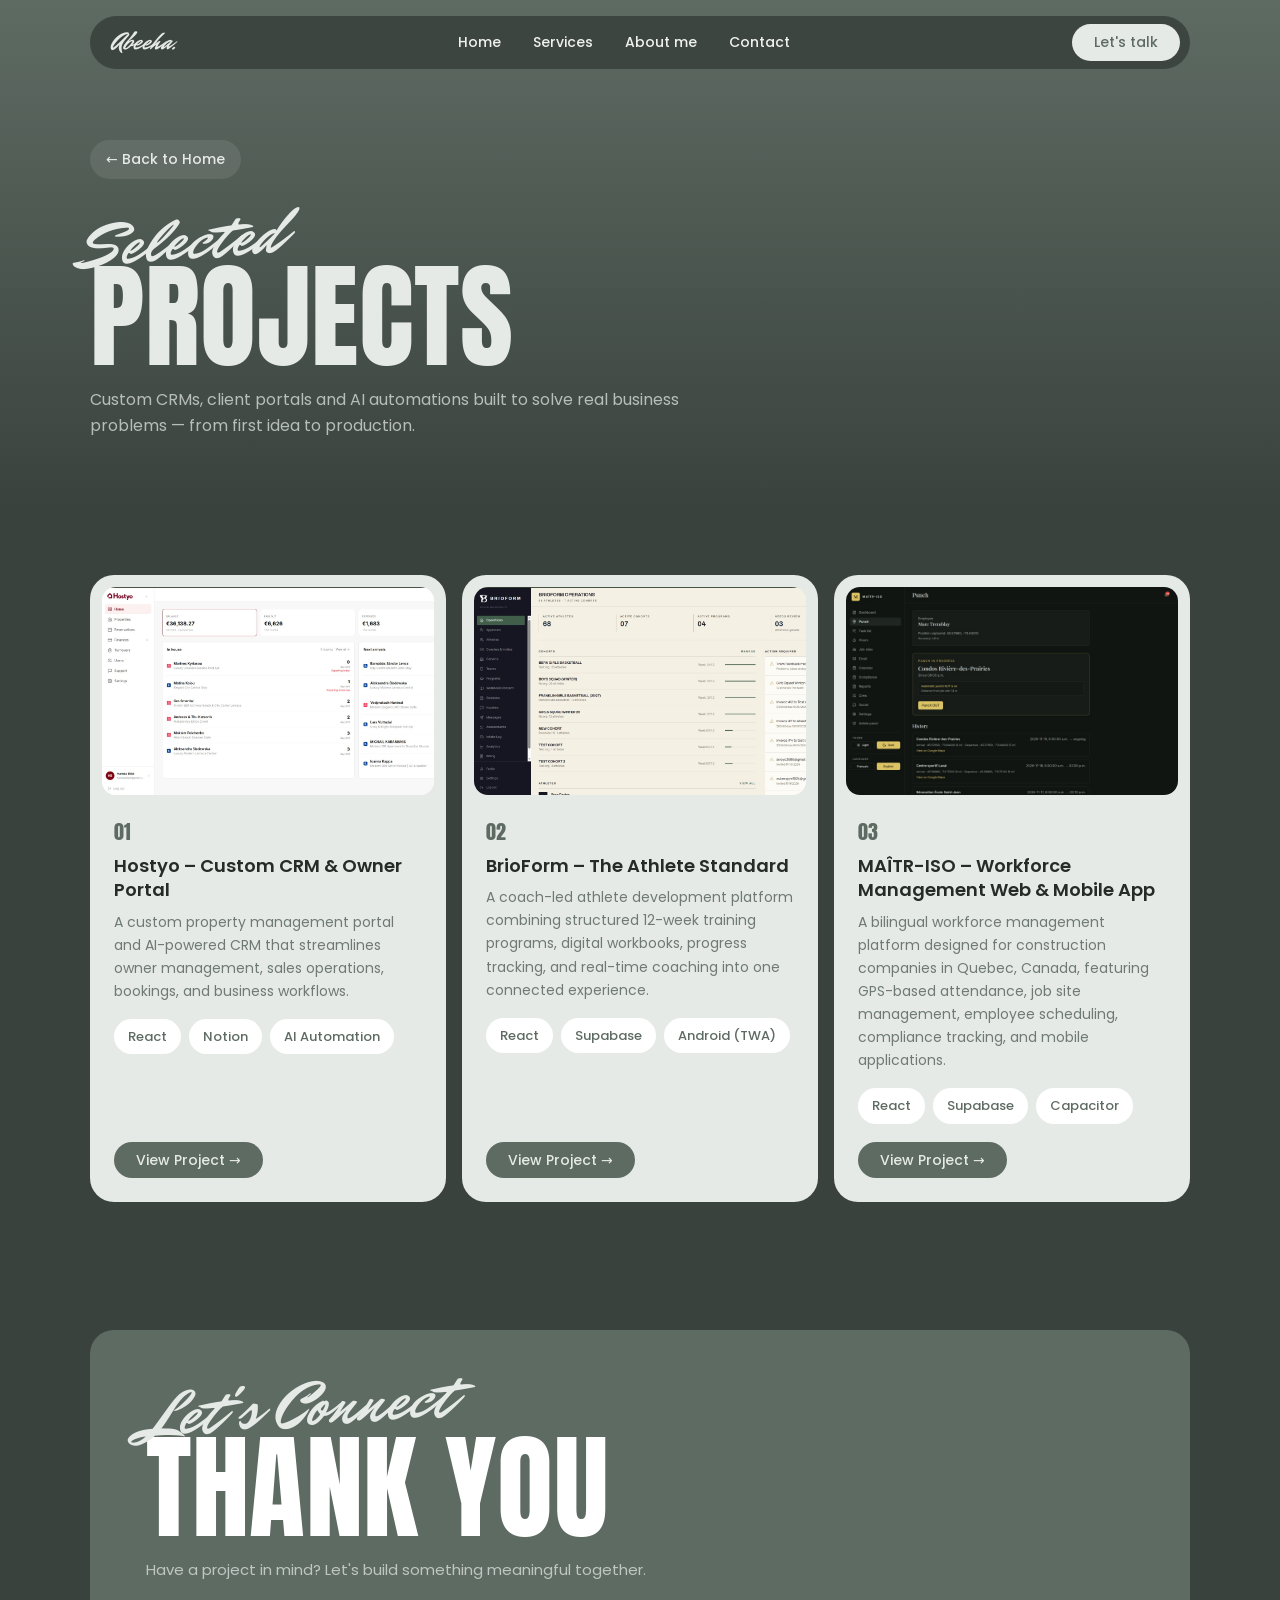
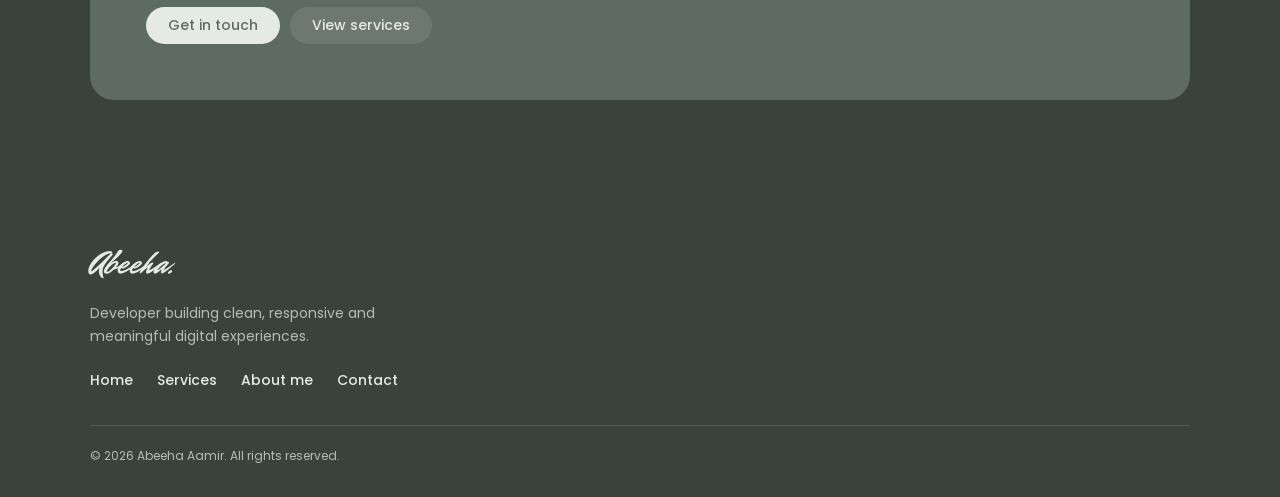
==== projects/index.html @ 903b2c82 "Complete Abeeha Aamir Developer Portfolio with Three Projects - Rebrand the Framer template to Abeeh" ====
<!doctype html>
<html lang="en">
<head>
  <meta charset="utf-8">
  <meta name="viewport" content="width=device-width, initial-scale=1">
  <title>Projects — Custom CRM, AI Automation &amp; Web Apps | Abeeha Aamir</title>
  <meta name="description" content="Selected projects by Abeeha Aamir, AI Automation and Full Stack Developer: custom CRMs, client portals and AI-powered business automation.">
  <meta name="author" content="Abeeha Aamir">
  <meta property="og:type" content="website">
  <meta property="og:title" content="Projects | Abeeha Aamir">
  <meta property="og:description" content="Custom CRMs, client portals and AI-powered business automation.">
  <meta property="og:image" content="../assets/images/projects/hostyo/hostyo-owner-portal-dashboard.png">
  <link rel="icon" href="../assets/images/favicon.png">
  <link rel="preconnect" href="https://fonts.googleapis.com">
  <link rel="preconnect" href="https://fonts.gstatic.com" crossorigin>
  <link rel="stylesheet" href="https://fonts.googleapis.com/css2?family=Anton&family=Mr+Dafoe&family=Poppins:wght@400;500;600&display=swap">
  <link rel="stylesheet" href="../assets/projects.css">
  <script>document.documentElement.classList.add("js");</script>
</head>
<body>
  <a class="sr-only" href="#main">Skip to content</a>

  <header class="site-nav">
    <div class="site-nav__bar">
      <a class="site-nav__logo" href="../index.html" aria-label="Abeeha Aamir — home">Abeeha.</a>
      <nav aria-label="Main">
        <ul class="site-nav__links">
          <li><a href="../index.html">Home</a></li>
          <li><a href="../services.html">Services</a></li>
          <li><a href="../about.html">About me</a></li>
          <li><a href="../contact.html">Contact</a></li>
        </ul>
      </nav>
      <a class="btn btn--light" href="../contact.html">Let's talk</a>
      <button class="site-nav__toggle" type="button" aria-expanded="false" aria-controls="mobile-menu" aria-label="Open menu">
        <svg viewBox="0 0 24 24" fill="none" stroke="currentColor" stroke-width="2" stroke-linecap="round" aria-hidden="true"><path d="M5 9h14M5 15h14"/></svg>
      </button>
    </div>
    <div class="site-nav__menu" id="mobile-menu">
      <ul>
        <li><a href="../index.html">Home</a></li>
        <li><a href="../services.html">Services</a></li>
        <li><a href="../about.html">About me</a></li>
        <li><a href="../contact.html">Contact</a></li>
      </ul>
    </div>
  </header>

  <main id="main">
    <section class="hero">
      <div class="container">
        <a class="back-link" href="../index.html">← Back to Home</a>
        <h1 class="display">
          <span class="display__script">Selected</span>
          <span class="display__main">Projects</span>
        </h1>
        <p class="hero__lead">Custom CRMs, client portals and AI automations built to solve real business problems — from first idea to production.</p>
      </div>
    </section>

    <section class="section section--tight" aria-label="Project list">
      <div class="container">
        <div class="projects-grid">
          <article class="project-card reveal">
            <div class="project-card__media">
              <img src="../assets/images/projects/hostyo/hostyo-owner-portal-dashboard.png" width="1600" height="726"
                   alt="Hostyo Owner Portal dashboard with balance, payouts, expenses and upcoming guest arrivals">
            </div>
            <div class="project-card__body">
              <span class="project-card__num">01</span>
              <h2><a href="hostyo-custom-crm-owner-portal/">Hostyo – Custom CRM &amp; Owner Portal</a></h2>
              <p>A custom property management portal and AI-powered CRM that streamlines owner management, sales operations, bookings, and business workflows.</p>
              <ul class="chips" aria-label="Technologies">
                <li>React</li>
                <li>Notion</li>
                <li>AI Automation</li>
              </ul>
              <a class="btn btn--dark project-card__cta" href="hostyo-custom-crm-owner-portal/" aria-label="View project: Hostyo – Custom CRM &amp; Owner Portal">View Project →</a>
            </div>
          </article>

          <article class="project-card reveal">
            <div class="project-card__media">
              <img src="../assets/images/projects/brioform/brioform-admin-operations-dashboard.png" width="1600" height="726"
                   alt="BrioForm admin operations dashboard with active athletes, cohorts and program progress">
            </div>
            <div class="project-card__body">
              <span class="project-card__num">02</span>
              <h2><a href="brioform-athlete-development-platform/">BrioForm – The Athlete Standard</a></h2>
              <p>A coach-led athlete development platform combining structured 12-week training programs, digital workbooks, progress tracking, and real-time coaching into one connected experience.</p>
              <ul class="chips" aria-label="Technologies">
                <li>React</li>
                <li>Supabase</li>
                <li>Android (TWA)</li>
              </ul>
              <a class="btn btn--dark project-card__cta" href="brioform-athlete-development-platform/" aria-label="View project: BrioForm – The Athlete Standard">View Project →</a>
            </div>
          </article>

          <article class="project-card reveal">
            <div class="project-card__media">
              <img src="../assets/images/projects/maitr-iso/maitr-iso-gps-punch-in.png" width="1600" height="1000"
                   alt="MAÎTR-ISO GPS punch screen with an active punch at a construction job site">
            </div>
            <div class="project-card__body">
              <span class="project-card__num">03</span>
              <h2><a href="maitr-iso-workforce-management-app/">MAÎTR-ISO – Workforce Management Web &amp; Mobile App</a></h2>
              <p>A bilingual workforce management platform designed for construction companies in Quebec, Canada, featuring GPS-based attendance, job site management, employee scheduling, compliance tracking, and mobile applications.</p>
              <ul class="chips" aria-label="Technologies">
                <li>React</li>
                <li>Supabase</li>
                <li>Capacitor</li>
              </ul>
              <a class="btn btn--dark project-card__cta" href="maitr-iso-workforce-management-app/" aria-label="View project: MAÎTR-ISO – Workforce Management Web &amp; Mobile App">View Project →</a>
            </div>
          </article>
          <!-- To add a project: copy a card above and fill it in. -->
        </div>
      </div>
    </section>

    <section class="section section--tight">
      <div class="container">
        <div class="cta reveal">
          <h2 class="display">
            <span class="display__script">Let's Connect</span>
            <span class="display__main">Thank You</span>
          </h2>
          <p>Have a project in mind? Let's build something meaningful together.</p>
          <div class="cta__actions">
            <a class="btn btn--light" href="../contact.html">Get in touch</a>
            <a class="btn btn--ghost" href="../services.html">View services</a>
          </div>
        </div>
      </div>
    </section>
  </main>

  <footer class="site-footer">
    <div class="container">
      <a class="site-footer__logo" href="../index.html">Abeeha.</a>
      <p>Developer building clean, responsive and meaningful digital experiences.</p>
      <nav aria-label="Footer">
        <ul>
          <li><a href="../index.html">Home</a></li>
          <li><a href="../services.html">Services</a></li>
          <li><a href="../about.html">About me</a></li>
          <li><a href="../contact.html">Contact</a></li>
        </ul>
      </nav>
      <div class="site-footer__bottom">
        <span>© 2026 Abeeha Aamir. All rights reserved.</span>
      </div>
    </div>
  </footer>

  <button class="to-top" type="button" aria-label="Back to top">↑</button>
  <script src="../assets/projects.js"></script>
</body>
</html>
---- assets/projects.css ----
/*
 * Styles for the static project pages (/projects/ and case studies).
 * Mirrors the Framer template's look: ash-grey palette, Anton display
 * headings with a Mr Dafoe script accent, Poppins body text, pill nav.
 */
:root {
  --ash-900: #262b28;
  --ash-800: #2f3532;
  --ash-700: #3a423d;   /* page background */
  --ash-600: #5e6b63;   /* primary ash */
  --ash-500: #6f7a73;
  --ash-300: #b2beb5;   /* ash grey */
  --ash-200: #cfd6d1;
  --ash-100: #e6eae7;   /* light card */
  --white: #ffffff;
  --text-on-dark: rgba(230, 234, 231, 0.72);
  --radius-lg: 24px;
  --radius-md: 14px;
  --container: 1100px;
  --font-body: "Poppins", system-ui, -apple-system, "Segoe UI", sans-serif;
  --font-display: "Anton", Impact, "Arial Narrow", sans-serif;
  --font-script: "Mr Dafoe", "Segoe Script", cursive;
}

*, *::before, *::after { box-sizing: border-box; }
html { scroll-behavior: smooth; -webkit-text-size-adjust: 100%; }
body {
  margin: 0;
  background: var(--ash-700);
  color: var(--ash-100);
  font-family: var(--font-body);
  font-size: 15px;
  line-height: 1.65;
  -webkit-font-smoothing: antialiased;
}
img { max-width: 100%; display: block; }
a { color: inherit; }
.container { width: min(var(--container), 100% - 32px); margin-inline: auto; }
.sr-only {
  position: absolute; width: 1px; height: 1px; padding: 0; margin: -1px;
  overflow: hidden; clip: rect(0 0 0 0); white-space: nowrap; border: 0;
}
:focus-visible { outline: 2px solid var(--ash-300); outline-offset: 3px; }

/* ---------- Navigation (pill, like the template) ---------- */
.site-nav {
  position: fixed; top: 16px; left: 0; right: 0; z-index: 50;
}
.site-nav__bar {
  width: min(var(--container), 100% - 32px); margin-inline: auto;
  display: flex; align-items: center; justify-content: space-between; gap: 16px;
  padding: 8px 10px 8px 22px;
  background: rgba(58, 66, 61, 0.9);
  backdrop-filter: blur(10px); -webkit-backdrop-filter: blur(10px);
  border-radius: 999px;
}
.site-nav__logo {
  font-family: var(--font-script); font-size: 26px; line-height: 1;
  color: var(--ash-100); text-decoration: none;
}
.site-nav__links { display: flex; gap: 32px; list-style: none; margin: 0; padding: 0; }
.site-nav__links a {
  font-weight: 500; font-size: 14px; color: var(--white); text-decoration: none;
  opacity: 0.92; transition: opacity 0.2s;
}
.site-nav__links a:hover, .site-nav__links a[aria-current="page"] { opacity: 1; text-decoration: underline; text-underline-offset: 6px; }
.btn {
  display: inline-flex; align-items: center; gap: 8px;
  padding: 10px 22px; border-radius: 999px; border: 0;
  font: 500 14px/1.2 var(--font-body); text-decoration: none; cursor: pointer;
  transition: transform 0.25s ease, background-color 0.25s ease, color 0.25s ease;
}
.btn:hover { transform: translateY(-2px); }
.btn--light { background: var(--ash-100); color: var(--ash-600); }
.btn--light:hover { background: var(--white); }
.btn--dark { background: var(--ash-600); color: var(--ash-100); }
.btn--dark:hover { background: var(--ash-700); }
.btn--ghost { background: rgba(230, 234, 231, 0.1); color: var(--ash-100); }
.btn--ghost:hover { background: rgba(230, 234, 231, 0.18); }
.site-nav__toggle {
  display: none; width: 40px; height: 40px; border-radius: 50%; border: 0;
  background: var(--ash-100); color: var(--ash-600); cursor: pointer;
  align-items: center; justify-content: center;
}
.site-nav__toggle svg { width: 18px; height: 18px; }
.site-nav__menu {
  display: none; width: min(var(--container), 100% - 32px); margin: 8px auto 0;
  background: rgba(58, 66, 61, 0.97); border-radius: var(--radius-lg); padding: 16px 22px;
}
.site-nav__menu ul { list-style: none; margin: 0; padding: 0; display: grid; gap: 4px; }
.site-nav__menu a { display: block; padding: 10px 0; color: var(--white); text-decoration: none; font-weight: 500; }
.site-nav.is-open .site-nav__menu { display: block; }

/* ---------- Display headings (script word over Anton caps) ---------- */
.display {
  margin: 0; font-weight: 400; line-height: 0.9; text-transform: uppercase;
  display: flex; flex-direction: column; align-items: flex-start;
}
.display__script {
  font-family: var(--font-script); text-transform: none;
  font-size: clamp(34px, 5vw, 64px); line-height: 1;
  margin-bottom: -0.22em; margin-left: -0.06em; position: relative; z-index: 1;
  transform: rotate(-4deg); transform-origin: left bottom;
}
.display__main {
  font-family: var(--font-display); letter-spacing: 0.005em;
  font-size: clamp(48px, 9vw, 120px);
}
.display--center { align-items: center; text-align: center; }
/* Titles with accented capitals (e.g. MAÎTR-ISO): keep the accent clear of the script word */
.display--roomy .display__script { margin-bottom: 0.02em; }
.display--roomy .display__main { line-height: 1.02; }
.display--on-light { color: var(--ash-600); }
.display--on-light .display__script { color: var(--ash-900); }

/* ---------- Hero ---------- */
.hero {
  background: linear-gradient(180deg, var(--ash-600) 0%, var(--ash-700) 100%);
  padding: 140px 0 72px;
}
.back-link {
  display: inline-flex; align-items: center; gap: 8px; margin-bottom: 36px;
  color: var(--ash-100); text-decoration: none; font-size: 14px; font-weight: 500;
  padding: 8px 16px; border-radius: 999px; background: rgba(230, 234, 231, 0.1);
  transition: background-color 0.2s;
}
.back-link:hover { background: rgba(230, 234, 231, 0.2); }
.breadcrumb { font-size: 13px; color: var(--text-on-dark); margin: 0 0 12px; }
.breadcrumb ol { list-style: none; padding: 0; margin: 0; display: flex; flex-wrap: wrap; gap: 6px; }
.breadcrumb li + li::before { content: "/"; margin-right: 6px; opacity: 0.6; }
.breadcrumb a { text-decoration: none; }
.breadcrumb a:hover { text-decoration: underline; }
.hero__subtitle {
  font: 600 clamp(18px, 2.2vw, 26px)/1.3 var(--font-body);
  color: var(--white); margin: 18px 0 0; text-transform: none;
}
.hero__lead { max-width: 640px; color: var(--text-on-dark); font-size: 16px; margin: 18px 0 0; }
.hero__actions { display: flex; flex-wrap: wrap; gap: 10px; margin-top: 28px; }

.facts {
  display: grid; grid-template-columns: repeat(5, 1fr); gap: 12px;
  margin: 48px 0 0; padding: 0;
}
.facts div { background: rgba(230, 234, 231, 0.08); border-radius: var(--radius-md); padding: 16px 18px; }
.facts dt { font-size: 11px; letter-spacing: 0.12em; text-transform: uppercase; color: var(--ash-300); }
.facts dd { margin: 4px 0 0; font-weight: 600; color: var(--white); font-size: 14px; line-height: 1.4; }

.hero__shot {
  margin: 40px 0 0; border-radius: var(--radius-lg); overflow: hidden;
  background: var(--ash-100); padding: 12px;
  box-shadow: 0 30px 80px rgba(0, 0, 0, 0.25);
}
.hero__shot img { border-radius: var(--radius-md); width: 100%; height: auto; }

/* ---------- Sections ---------- */
.section { padding: 96px 0; }
.section--tight { padding: 64px 0; }
.card {
  background: var(--ash-100); color: var(--ash-900);
  border-radius: var(--radius-lg); padding: clamp(24px, 4vw, 48px);
}
.section-head { display: grid; grid-template-columns: 1fr 1fr; gap: 32px; align-items: end; margin-bottom: 40px; }
.section-head p { margin: 0; color: var(--text-on-dark); max-width: 460px; }
.card .section-head p { color: var(--ash-500); }

.eyebrow-num {
  font-family: var(--font-display); font-size: 22px; color: var(--ash-300);
  letter-spacing: 0.02em; margin: 0 0 6px;
}
.card .eyebrow-num { color: var(--ash-600); }

/* ---------- Gallery ---------- */
.gallery { display: grid; grid-template-columns: repeat(2, 1fr); gap: 16px; }
.gallery__group-title {
  grid-column: 1 / -1; margin: 18px 0 0; font-size: 13px; letter-spacing: 0.14em;
  text-transform: uppercase; color: var(--ash-500); font-weight: 600;
}
.gallery__group-title:first-child { margin-top: 0; }
.shot { margin: 0; }
.shot__btn {
  display: block; width: 100%; padding: 8px; border: 0; cursor: zoom-in;
  background: var(--white); border-radius: var(--radius-md);
  box-shadow: 0 1px 0 rgba(38, 43, 40, 0.06);
  transition: transform 0.3s ease, box-shadow 0.3s ease;
}
.shot__btn:hover { transform: translateY(-4px); box-shadow: 0 18px 40px rgba(38, 43, 40, 0.18); }
.shot__btn img { width: 100%; height: auto; border-radius: 8px; aspect-ratio: 1600 / 726; object-fit: cover; }
.shot figcaption { padding: 12px 4px 0; font-size: 13px; color: var(--ash-500); }
.shot figcaption strong { display: block; color: var(--ash-900); font-size: 14px; font-weight: 600; }

/* ---------- Story blocks (Challenge / Built / CRM) ---------- */
.story { display: grid; grid-template-columns: 0.9fr 1.1fr; gap: clamp(24px, 5vw, 72px); }
.story + .story { margin-top: 72px; padding-top: 72px; border-top: 1px solid rgba(230, 234, 231, 0.12); }
.story h2 {
  font-family: var(--font-display); font-weight: 400; text-transform: uppercase;
  font-size: clamp(36px, 5vw, 60px); line-height: 0.95; margin: 0; color: var(--white);
}
.story__body p { margin: 0 0 16px; color: var(--text-on-dark); font-size: 16px; }
.story__body h3 { font-size: 15px; font-weight: 600; color: var(--white); margin: 24px 0 12px; }
.features { list-style: none; margin: 0; padding: 0; display: grid; gap: 10px; }
.features li {
  position: relative; padding: 12px 16px 12px 44px;
  background: rgba(230, 234, 231, 0.06); border-radius: 12px;
  color: var(--ash-100); font-size: 14px;
}
.features li::before {
  content: ""; position: absolute; left: 16px; top: 50%; width: 16px; height: 16px; margin-top: -8px;
  border-radius: 50%; background: var(--ash-300)
    url("data:image/svg+xml,%3Csvg xmlns='http://www.w3.org/2000/svg' viewBox='0 0 16 16'%3E%3Cpath d='M4.5 8.2l2.2 2.2 4.8-4.8' fill='none' stroke='%233a423d' stroke-width='1.8' stroke-linecap='round' stroke-linejoin='round'/%3E%3C/svg%3E") center/12px no-repeat;
}
.features--two { grid-template-columns: 1fr 1fr; }

/* ---------- User roles (3 columns) ---------- */
.roles { display: grid; grid-template-columns: repeat(3, 1fr); gap: 12px; margin-top: 8px; }
.role { background: rgba(230, 234, 231, 0.06); border-radius: var(--radius-md); padding: 22px; }
.role h3 { margin: 0 0 4px; font-size: 17px; font-weight: 600; color: var(--white); }
.role__tag { display: block; font-size: 12px; letter-spacing: 0.12em; text-transform: uppercase; color: var(--ash-300); margin-bottom: 14px; }
.role .features li { padding: 10px 12px 10px 38px; font-size: 13.5px; }
.role .features li::before { left: 12px; }

/* ---------- Feature groups (inside a light card) ---------- */
.feature-groups { display: grid; grid-template-columns: repeat(2, 1fr); gap: 12px; }
.feature-group { background: var(--white); border-radius: var(--radius-md); padding: 22px 24px; }
.feature-group h3 { margin: 0 0 12px; font-size: 16px; font-weight: 600; color: var(--ash-900); display: flex; gap: 10px; align-items: baseline; }
.feature-group h3 span { font-family: var(--font-display); font-weight: 400; font-size: 18px; color: var(--ash-600); }
.feature-group ul { margin: 0; padding: 0; list-style: none; display: grid; gap: 6px; }
.feature-group li { position: relative; padding-left: 18px; font-size: 14px; color: var(--ash-500); }
.feature-group li::before { content: ""; position: absolute; left: 2px; top: 0.65em; width: 6px; height: 6px; border-radius: 50%; background: var(--ash-600); }

.stack--four { grid-template-columns: repeat(2, 1fr); }
.stack--three { grid-template-columns: repeat(3, 1fr); }
.roles--four { grid-template-columns: repeat(4, 1fr); }
.feature-groups--three { grid-template-columns: repeat(3, 1fr); }
/* Galleries of 1600×1000 app screenshots */
.gallery--16x10 .shot__btn img { aspect-ratio: 16 / 10; object-position: left top; }
.next-project { display: inline-flex; }

/* ---------- Results ---------- */
.stats { display: grid; grid-template-columns: repeat(4, 1fr); gap: 12px; margin: 0; }
.stat { background: var(--white); border-radius: var(--radius-md); padding: 22px; }
.stat dd { margin: 0; font-family: var(--font-display); font-size: clamp(40px, 5vw, 56px); line-height: 1; color: var(--ash-600); }
.stat dt { margin-top: 10px; font-size: 14px; font-weight: 600; color: var(--ash-900); }
.stat { display: flex; flex-direction: column-reverse; justify-content: flex-end; }
.results-intro { color: var(--ash-500); max-width: 620px; margin: 0 0 32px; font-size: 16px; }

.benefits { display: grid; grid-template-columns: repeat(4, 1fr); gap: 12px; }
.benefit { background: rgba(230, 234, 231, 0.06); border-radius: var(--radius-md); padding: 22px; }
.benefit__num { font-family: var(--font-display); font-size: 20px; color: var(--ash-300); }
.benefit h3 { margin: 10px 0 8px; font-size: 16px; font-weight: 600; color: var(--white); }
.benefit p { margin: 0; font-size: 14px; color: var(--text-on-dark); }

/* ---------- Tech stack ---------- */
.stack { display: grid; grid-template-columns: 1fr 1fr; gap: 16px; }
.stack__col { background: var(--white); border-radius: var(--radius-md); padding: 24px; }
.stack__col h3 { margin: 0 0 14px; font-size: 16px; font-weight: 600; color: var(--ash-900); }
.chips { list-style: none; margin: 0; padding: 0; display: flex; flex-wrap: wrap; gap: 8px; }
.chips li {
  padding: 7px 14px; border-radius: 999px; font-size: 13px; font-weight: 500;
  background: var(--ash-100); color: var(--ash-600);
}
.chips--dark li { background: rgba(230, 234, 231, 0.1); color: var(--ash-100); }

/* ---------- Projects listing ---------- */
.projects-grid { display: grid; grid-template-columns: repeat(3, 1fr); gap: 16px; }
.project-card {
  background: var(--ash-100); color: var(--ash-900); border-radius: var(--radius-lg);
  padding: 12px; display: flex; flex-direction: column;
  transition: transform 0.3s ease, box-shadow 0.3s ease;
}
.project-card:not(.project-card--soon):hover { transform: translateY(-6px); box-shadow: 0 24px 60px rgba(0, 0, 0, 0.25); }
.project-card__media { border-radius: var(--radius-md); overflow: hidden; background: var(--white); aspect-ratio: 16 / 10; }
.project-card__media img { width: 100%; height: 100%; object-fit: cover; object-position: left top; }
.project-card__body { padding: 20px 12px 12px; display: flex; flex-direction: column; flex: 1; }
.project-card__num { font-family: var(--font-display); font-size: 20px; color: var(--ash-600); }
.project-card h2 { font-size: 18px; font-weight: 600; margin: 6px 0 8px; line-height: 1.35; }
.project-card h2 a { text-decoration: none; }
.project-card h2 a::after { content: ""; position: absolute; inset: 0; } /* whole card clickable */
.project-card { position: relative; }
.project-card p { margin: 0 0 16px; font-size: 14px; color: var(--ash-500); }
.project-card .chips { margin-bottom: 18px; }
.project-card .chips li { background: var(--white); }
.project-card__cta { margin-top: auto; align-self: flex-start; position: relative; z-index: 1; }
.project-card--soon { background: rgba(230, 234, 231, 0.06); color: var(--ash-100); }
.project-card--soon .project-card__media {
  background: repeating-linear-gradient(135deg, rgba(230, 234, 231, 0.05) 0 12px, rgba(230, 234, 231, 0.09) 12px 24px);
  display: grid; place-items: center;
}
.project-card--soon .project-card__media span { font-family: var(--font-script); font-size: 40px; color: var(--ash-300); }
.project-card--soon .project-card__num { color: var(--ash-300); }
.project-card--soon p { color: var(--text-on-dark); }

/* ---------- CTA + footer ---------- */
.cta { background: var(--ash-600); border-radius: var(--radius-lg); padding: clamp(28px, 5vw, 56px); }
.cta p { color: var(--text-on-dark); margin: 18px 0 24px; max-width: 520px; }
.cta .display__main { color: var(--white); }
.cta__actions { display: flex; flex-wrap: wrap; gap: 10px; }
.site-footer { padding: 72px 0 32px; }
.site-footer__logo { font-family: var(--font-script); font-size: 34px; color: var(--ash-100); text-decoration: none; }
.site-footer p { color: var(--text-on-dark); max-width: 300px; font-size: 14px; margin: 10px 0 20px; }
.site-footer nav ul { list-style: none; display: flex; gap: 24px; padding: 0; margin: 0 0 32px; }
.site-footer nav a { text-decoration: none; font-size: 14px; font-weight: 500; }
.site-footer nav a:hover { text-decoration: underline; }
.site-footer__bottom {
  border-top: 1px solid rgba(230, 234, 231, 0.12); padding-top: 20px;
  display: flex; justify-content: space-between; gap: 12px; font-size: 12px; color: var(--text-on-dark);
}

.to-top {
  position: fixed; right: 24px; bottom: 24px; z-index: 40;
  width: 52px; height: 52px; border-radius: 50%; border: 0; cursor: pointer;
  background: var(--ash-100); color: var(--ash-600);
  display: grid; place-items: center; font-size: 22px;
  box-shadow: 0 8px 24px rgba(0, 0, 0, 0.2);
  opacity: 0; pointer-events: none; transform: translateY(12px);
  transition: opacity 0.3s, transform 0.3s;
}
.to-top.is-visible { opacity: 1; pointer-events: auto; transform: none; }

/* ---------- Lightbox ---------- */
.lightbox {
  border: 0; padding: 0; background: transparent; max-width: min(1400px, 96vw); width: 100%;
}
.lightbox::backdrop { background: rgba(20, 23, 21, 0.88); }
.lightbox img { width: 100%; height: auto; border-radius: var(--radius-md); }
.lightbox p { color: var(--ash-100); text-align: center; margin: 12px 0 0; font-size: 14px; }
.lightbox__close {
  position: absolute; top: 10px; right: 10px; width: 40px; height: 40px; border-radius: 50%;
  border: 0; background: var(--ash-100); color: var(--ash-700); font-size: 20px; cursor: pointer;
}

/* ---------- Reveal animation (like the template's fade-up) ---------- */
.js .reveal { opacity: 0; transform: translateY(24px); transition: opacity 0.7s ease, transform 0.7s cubic-bezier(.2,.7,.2,1); }
.js .reveal.is-in { opacity: 1; transform: none; }
@media (prefers-reduced-motion: reduce) {
  html { scroll-behavior: auto; }
  .js .reveal { opacity: 1; transform: none; transition: none; }
  .btn, .shot__btn, .project-card { transition: none; }
}

/* ---------- Responsive (template breakpoints: 1200 / 810) ---------- */
@media (max-width: 1199.98px) {
  .facts { grid-template-columns: repeat(3, 1fr); }
  .benefits { grid-template-columns: repeat(2, 1fr); }
  .projects-grid { grid-template-columns: repeat(2, 1fr); }
  .roles { grid-template-columns: 1fr; }
  .roles--four, .feature-groups--three, .stack--three { grid-template-columns: repeat(2, 1fr); }
}
@media (max-width: 809.98px) {
  body { font-size: 14px; }
  .site-nav__links, .site-nav__bar > .btn { display: none; }
  .site-nav__toggle { display: inline-flex; }
  .hero { padding-top: 112px; }
  .facts { grid-template-columns: 1fr 1fr; }
  .section { padding: 64px 0; }
  .section-head, .story, .stack { grid-template-columns: 1fr; }
  .section-head { gap: 16px; }
  .gallery, .features--two, .projects-grid, .benefits, .feature-groups, .stack--four,
  .roles--four, .feature-groups--three, .stack--three { grid-template-columns: 1fr; }
  .stats { grid-template-columns: 1fr 1fr; }
  .stat { padding: 18px 16px; }
  .stat dd { font-size: 34px; white-space: nowrap; }
  .hero__shot { padding: 6px; border-radius: var(--radius-md); }
  .story + .story { margin-top: 48px; padding-top: 48px; }
  .site-footer__bottom { flex-direction: column; }
  .to-top { right: 16px; bottom: 16px; width: 46px; height: 46px; }
}
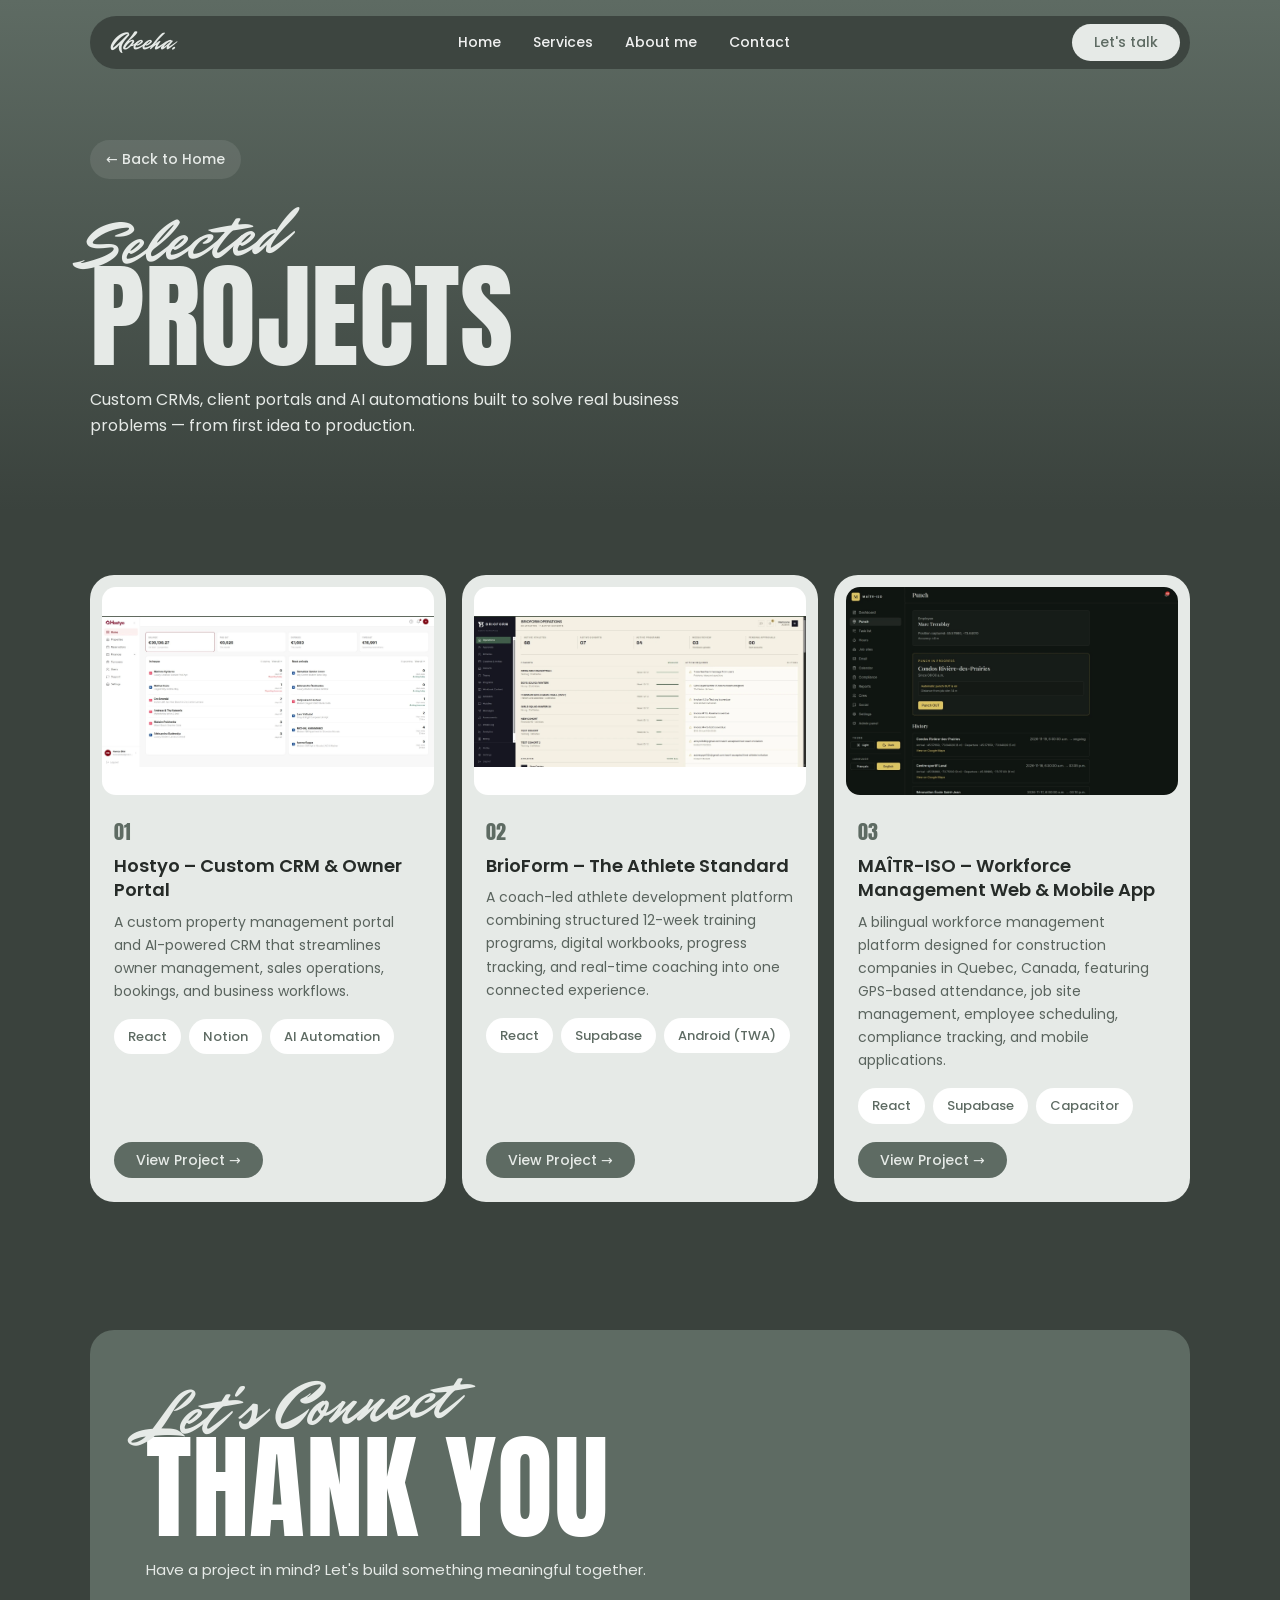
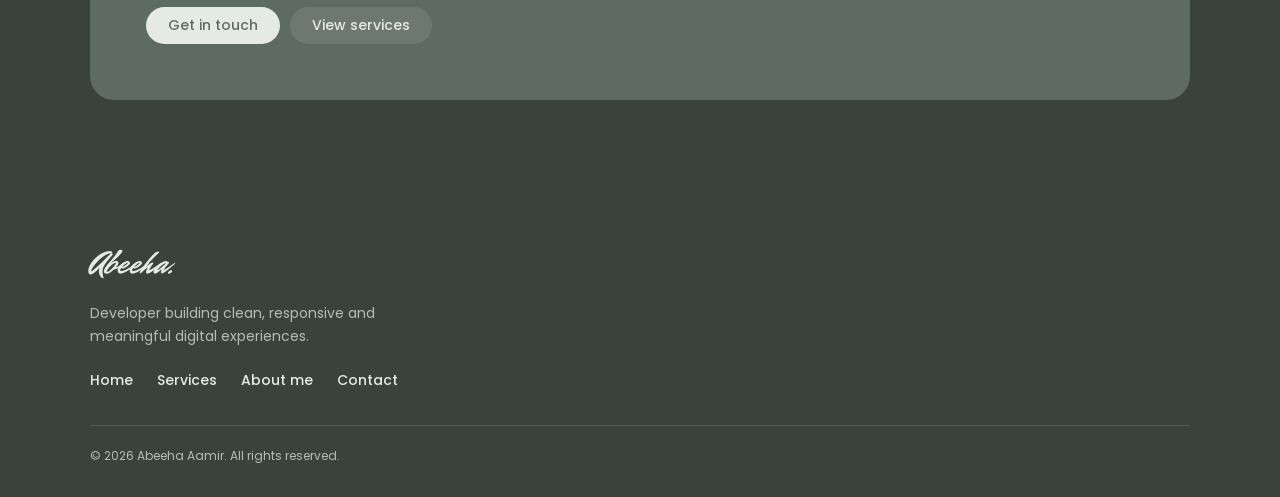
==== commit cbe2267f: "Improve portfolio links, accessibility, image performance and screenshot layout - Link template butt" ====
--- a/projects/index.html
+++ b/projects/index.html
@@ -63,7 +63,7 @@
         <div class="projects-grid">
           <article class="project-card reveal">
             <div class="project-card__media">
-              <img src="../assets/images/projects/hostyo/hostyo-owner-portal-dashboard.png" width="1600" height="726"
+              <img src="../assets/images/projects/hostyo/hostyo-owner-portal-dashboard.webp" width="1600" height="726"
                    alt="Hostyo Owner Portal dashboard with balance, payouts, expenses and upcoming guest arrivals">
             </div>
             <div class="project-card__body">
@@ -81,7 +81,7 @@
 
           <article class="project-card reveal">
             <div class="project-card__media">
-              <img src="../assets/images/projects/brioform/brioform-admin-operations-dashboard.png" width="1600" height="726"
+              <img src="../assets/images/projects/brioform/brioform-admin-operations-dashboard.webp" width="1600" height="726"
                    alt="BrioForm admin operations dashboard with active athletes, cohorts and program progress">
             </div>
             <div class="project-card__body">
@@ -99,7 +99,7 @@
 
           <article class="project-card reveal">
             <div class="project-card__media">
-              <img src="../assets/images/projects/maitr-iso/maitr-iso-gps-punch-in.png" width="1600" height="1000"
+              <img src="../assets/images/projects/maitr-iso/maitr-iso-gps-punch-in.webp" width="1600" height="1000"
                    alt="MAÎTR-ISO GPS punch screen with an active punch at a construction job site">
             </div>
             <div class="project-card__body">
--- a/assets/projects.css
+++ b/assets/projects.css
@@ -8,7 +8,7 @@
   --ash-800: #2f3532;
   --ash-700: #3a423d;   /* page background */
   --ash-600: #5e6b63;   /* primary ash */
-  --ash-500: #6f7a73;
+  --ash-500: #5a645e;   /* muted text on light cards: 5.0:1 on --ash-100 (WCAG AA) */
   --ash-300: #b2beb5;   /* ash grey */
   --ash-200: #cfd6d1;
   --ash-100: #e6eae7;   /* light card */
@@ -125,7 +125,7 @@
   transition: background-color 0.2s;
 }
 .back-link:hover { background: rgba(230, 234, 231, 0.2); }
-.breadcrumb { font-size: 13px; color: var(--text-on-dark); margin: 0 0 12px; }
+.breadcrumb { font-size: 13px; color: var(--ash-100); margin: 0 0 12px; }
 .breadcrumb ol { list-style: none; padding: 0; margin: 0; display: flex; flex-wrap: wrap; gap: 6px; }
 .breadcrumb li + li::before { content: "/"; margin-right: 6px; opacity: 0.6; }
 .breadcrumb a { text-decoration: none; }
@@ -134,7 +134,7 @@
   font: 600 clamp(18px, 2.2vw, 26px)/1.3 var(--font-body);
   color: var(--white); margin: 18px 0 0; text-transform: none;
 }
-.hero__lead { max-width: 640px; color: var(--text-on-dark); font-size: 16px; margin: 18px 0 0; }
+.hero__lead { max-width: 640px; color: var(--ash-100); font-size: 16px; margin: 18px 0 0; } /* hero gradient starts at --ash-600 */
 .hero__actions { display: flex; flex-wrap: wrap; gap: 10px; margin-top: 28px; }
 
 .facts {
@@ -142,7 +142,7 @@
   margin: 48px 0 0; padding: 0;
 }
 .facts div { background: rgba(230, 234, 231, 0.08); border-radius: var(--radius-md); padding: 16px 18px; }
-.facts dt { font-size: 11px; letter-spacing: 0.12em; text-transform: uppercase; color: var(--ash-300); }
+.facts dt { font-size: 11px; letter-spacing: 0.12em; text-transform: uppercase; color: var(--ash-100); opacity: 1; } /* AA on the lightest hero gradient stop */
 .facts dd { margin: 4px 0 0; font-weight: 600; color: var(--white); font-size: 14px; line-height: 1.4; }
 
 .hero__shot {
@@ -184,7 +184,7 @@
   transition: transform 0.3s ease, box-shadow 0.3s ease;
 }
 .shot__btn:hover { transform: translateY(-4px); box-shadow: 0 18px 40px rgba(38, 43, 40, 0.18); }
-.shot__btn img { width: 100%; height: auto; border-radius: 8px; aspect-ratio: 1600 / 726; object-fit: cover; }
+.shot__btn img { width: 100%; height: auto; border-radius: 8px; aspect-ratio: 1600 / 726; object-fit: contain; background: var(--white); }
 .shot figcaption { padding: 12px 4px 0; font-size: 13px; color: var(--ash-500); }
 .shot figcaption strong { display: block; color: var(--ash-900); font-size: 14px; font-weight: 600; }
 
@@ -232,7 +232,7 @@
 .roles--four { grid-template-columns: repeat(4, 1fr); }
 .feature-groups--three { grid-template-columns: repeat(3, 1fr); }
 /* Galleries of 1600×1000 app screenshots */
-.gallery--16x10 .shot__btn img { aspect-ratio: 16 / 10; object-position: left top; }
+.gallery--16x10 .shot__btn img { aspect-ratio: 16 / 10; object-position: center; }
 .next-project { display: inline-flex; }
 
 /* ---------- Results ---------- */
@@ -269,7 +269,7 @@
 }
 .project-card:not(.project-card--soon):hover { transform: translateY(-6px); box-shadow: 0 24px 60px rgba(0, 0, 0, 0.25); }
 .project-card__media { border-radius: var(--radius-md); overflow: hidden; background: var(--white); aspect-ratio: 16 / 10; }
-.project-card__media img { width: 100%; height: 100%; object-fit: cover; object-position: left top; }
+.project-card__media img { width: 100%; height: 100%; object-fit: contain; object-position: center; }
 .project-card__body { padding: 20px 12px 12px; display: flex; flex-direction: column; flex: 1; }
 .project-card__num { font-family: var(--font-display); font-size: 20px; color: var(--ash-600); }
 .project-card h2 { font-size: 18px; font-weight: 600; margin: 6px 0 8px; line-height: 1.35; }
@@ -291,7 +291,7 @@
 
 /* ---------- CTA + footer ---------- */
 .cta { background: var(--ash-600); border-radius: var(--radius-lg); padding: clamp(28px, 5vw, 56px); }
-.cta p { color: var(--text-on-dark); margin: 18px 0 24px; max-width: 520px; }
+.cta p { color: var(--ash-100); margin: 18px 0 24px; max-width: 520px; } /* 4.6:1 on --ash-600 */
 .cta .display__main { color: var(--white); }
 .cta__actions { display: flex; flex-wrap: wrap; gap: 10px; }
 .site-footer { padding: 72px 0 32px; }
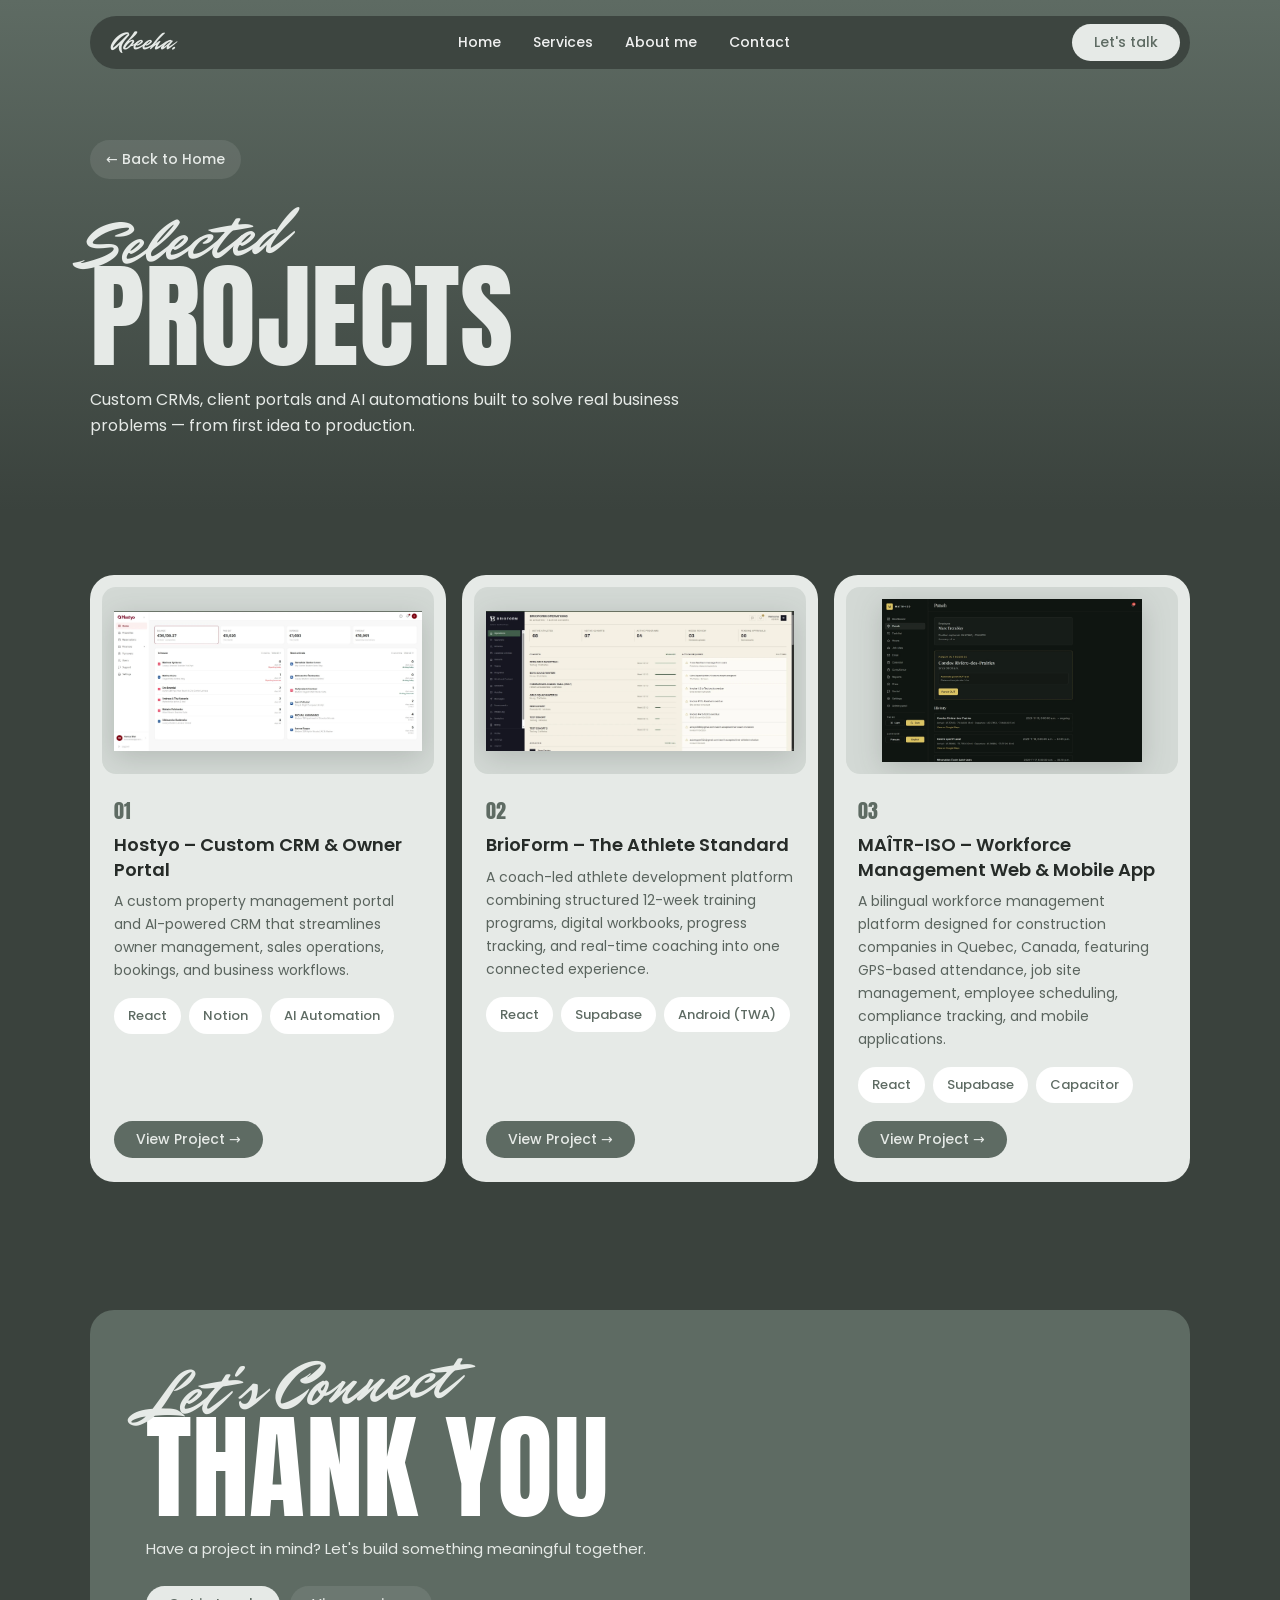
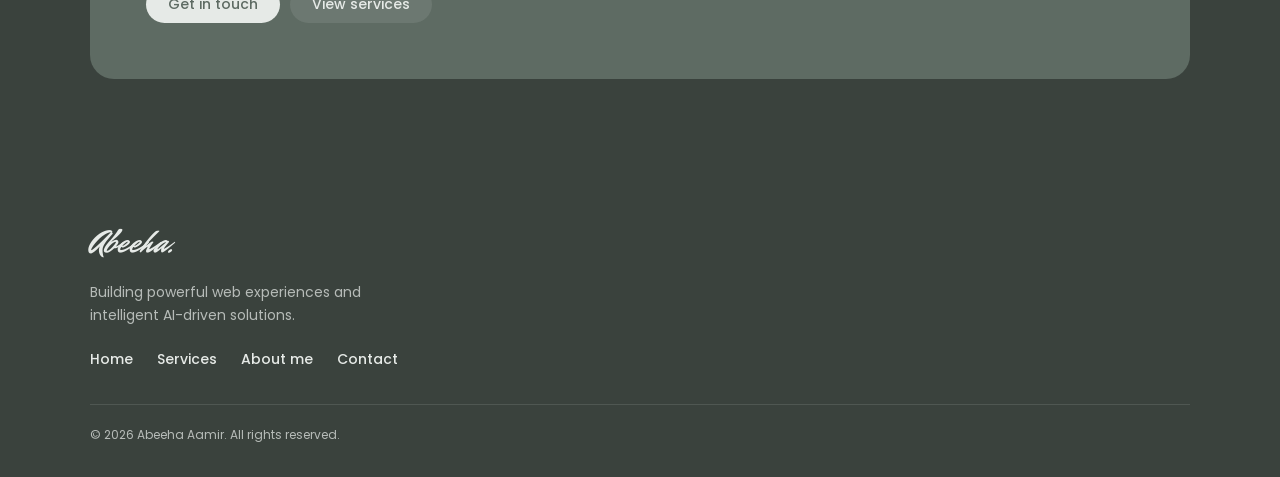
==== commit 63c734e2: "Update footer tagline Co-Authored-By: Claude Opus 5.5 <noreply@anthropic.com>" ====
--- a/projects/index.html
+++ b/projects/index.html
@@ -139,7 +139,7 @@
   <footer class="site-footer">
     <div class="container">
       <a class="site-footer__logo" href="../index.html">Abeeha.</a>
-      <p>Developer building clean, responsive and meaningful digital experiences.</p>
+      <p>Building powerful web experiences and intelligent AI-driven solutions.</p>
       <nav aria-label="Footer">
         <ul>
           <li><a href="../index.html">Home</a></li>
--- a/assets/projects.css
+++ b/assets/projects.css
@@ -268,8 +268,16 @@
   transition: transform 0.3s ease, box-shadow 0.3s ease;
 }
 .project-card:not(.project-card--soon):hover { transform: translateY(-6px); box-shadow: 0 24px 60px rgba(0, 0, 0, 0.25); }
-.project-card__media { border-radius: var(--radius-md); overflow: hidden; background: var(--white); aspect-ratio: 16 / 10; }
-.project-card__media img { width: 100%; height: 100%; object-fit: contain; object-position: center; }
+/* 16:9 landscape frame; the whole screenshot sits centred inside it
+   (object-fit: contain) on a soft ash panel instead of white bars. */
+.project-card__media {
+  border-radius: var(--radius-md); overflow: hidden; aspect-ratio: 16 / 9;
+  background: #d3d9d5; padding: 12px; display: flex; align-items: center; justify-content: center;
+}
+.project-card__media img {
+  display: block; width: 100%; height: 100%; object-fit: contain; object-position: center;
+  border-radius: 6px; filter: drop-shadow(0 6px 14px rgba(38, 43, 40, 0.18));
+}
 .project-card__body { padding: 20px 12px 12px; display: flex; flex-direction: column; flex: 1; }
 .project-card__num { font-family: var(--font-display); font-size: 20px; color: var(--ash-600); }
 .project-card h2 { font-size: 18px; font-weight: 600; margin: 6px 0 8px; line-height: 1.35; }
